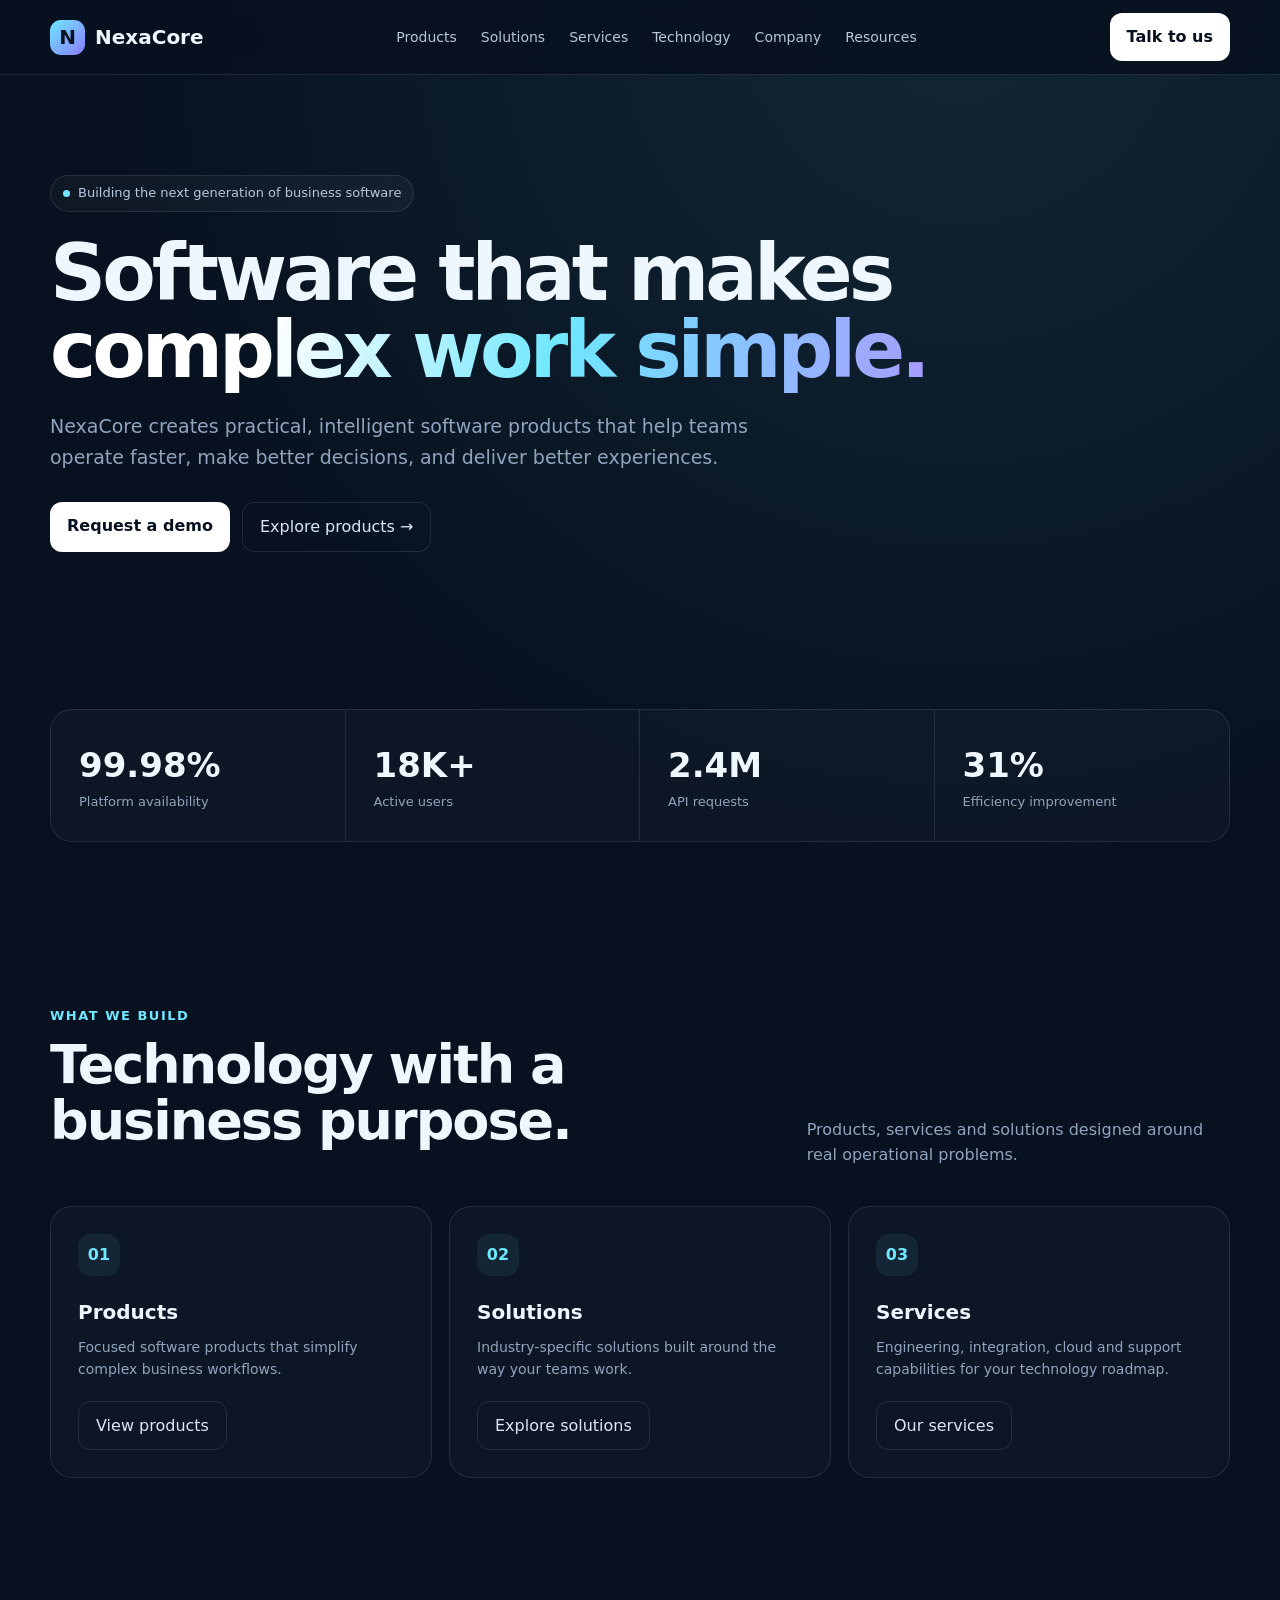
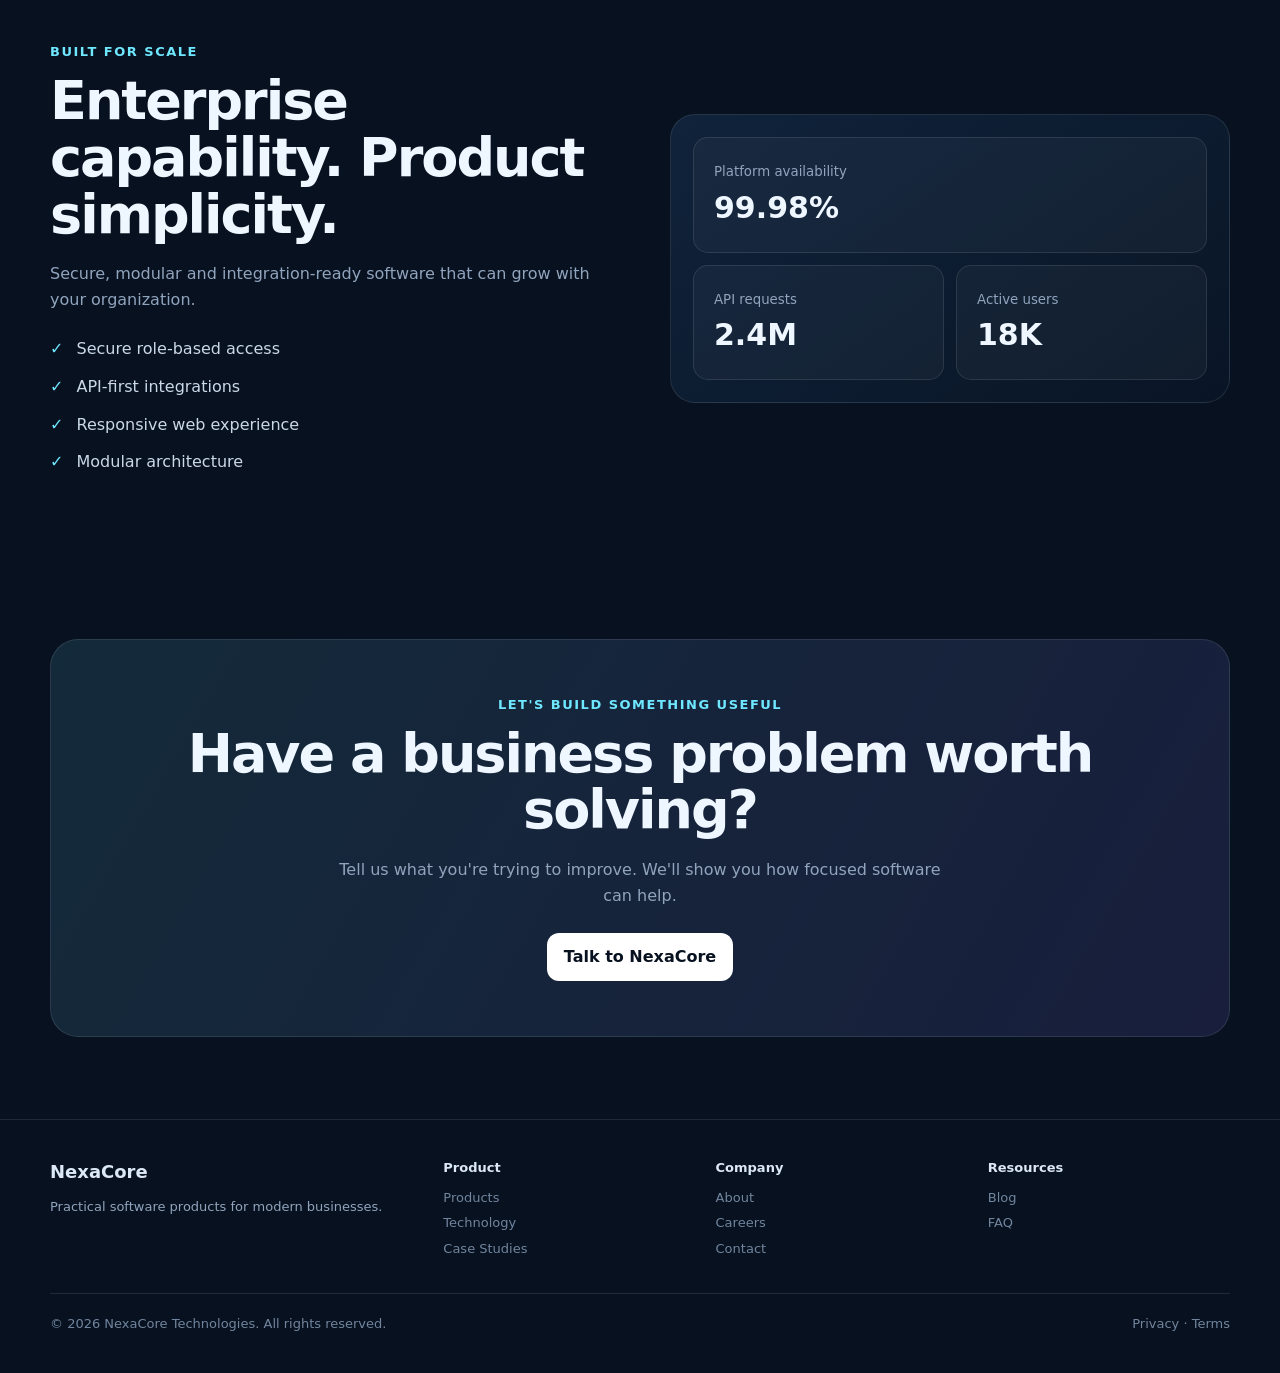
==== index.html @ 652905f6 "Add multi-page business website" ====
<!doctype html><html lang="en"><head><meta charset="utf-8"><meta name="viewport" content="width=device-width,initial-scale=1"><meta name="description" content="NexaCore builds intelligent software products for modern businesses."><title>NexaCore — Software that moves business forward</title><link rel="stylesheet" href="css/style.css"></head><body><header><div class="container"><nav><a class="logo" href="../index.html"><span class="mark">N</span>NexaCore</a><div class="links"><a class="" href="products.html">Products</a><a class="" href="solutions.html">Solutions</a><a class="" href="services.html">Services</a><a class="" href="technology.html">Technology</a><a class="" href="about.html">Company</a><a class="" href="blog.html">Resources</a></div><a class="navbtn" href="contact.html">Talk to us</a><button class="menu">☰</button></nav></div></header><main>
<section class="hero"><div class="container"><div class="eyebrow"><span class="dot"></span> Building the next generation of business software</div><h1>Software that makes <span class="gradient">complex work simple.</span></h1><p class="lead">NexaCore creates practical, intelligent software products that help teams operate faster, make better decisions, and deliver better experiences.</p><div class="actions"><a class="primary" href="pages/contact.html">Request a demo</a><a class="secondary" href="pages/products.html">Explore products →</a></div></div></section>
<section><div class="container"><div class="stats"><div class="stat"><strong>99.98%</strong><span>Platform availability</span></div><div class="stat"><strong>18K+</strong><span>Active users</span></div><div class="stat"><strong>2.4M</strong><span>API requests</span></div><div class="stat"><strong>31%</strong><span>Efficiency improvement</span></div></div></div></section>
<section><div class="container"><div class="section-head"><div><div class="kicker">What we build</div><h2>Technology with a business purpose.</h2></div><p>Products, services and solutions designed around real operational problems.</p></div><div class="cards"><div class="card"><div class="icon">01</div><h3>Products</h3><p>Focused software products that simplify complex business workflows.</p><a class="secondary" style="margin-top:20px" href="pages/products.html">View products</a></div><div class="card"><div class="icon">02</div><h3>Solutions</h3><p>Industry-specific solutions built around the way your teams work.</p><a class="secondary" style="margin-top:20px" href="pages/solutions.html">Explore solutions</a></div><div class="card"><div class="icon">03</div><h3>Services</h3><p>Engineering, integration, cloud and support capabilities for your technology roadmap.</p><a class="secondary" style="margin-top:20px" href="pages/services.html">Our services</a></div></div></div></section>
<section><div class="container split"><div><div class="kicker">Built for scale</div><h2>Enterprise capability. Product simplicity.</h2><p class="muted">Secure, modular and integration-ready software that can grow with your organization.</p><div class="checks"><div><b>✓</b> Secure role-based access</div><div><b>✓</b> API-first integrations</div><div><b>✓</b> Responsive web experience</div><div><b>✓</b> Modular architecture</div></div></div><div class="visual"><div class="mini-grid"><div class="mini"><small>Platform availability</small><strong>99.98%</strong></div><div class="mini"><small>API requests</small><strong>2.4M</strong></div><div class="mini"><small>Active users</small><strong>18K</strong></div></div></div></div></section>
<section><div class="container"><div class="cta"><div class="kicker">Let's build something useful</div><h2>Have a business problem worth solving?</h2><p>Tell us what you're trying to improve. We'll show you how focused software can help.</p><a class="primary" href="pages/contact.html">Talk to NexaCore</a></div></div></section>
</main><footer><div class="container"><div class="foot"><div><strong>NexaCore</strong><p class="muted" style="margin-top:10px">Practical software products for modern businesses.</p></div><div><h4>Product</h4><a href="products.html">Products</a><a href="technology.html">Technology</a><a href="case-studies.html">Case Studies</a></div><div><h4>Company</h4><a href="about.html">About</a><a href="careers.html">Careers</a><a href="contact.html">Contact</a></div><div><h4>Resources</h4><a href="blog.html">Blog</a><a href="faq.html">FAQ</a></div></div><div class="copyright"><span>© 2026 NexaCore Technologies. All rights reserved.</span><span>Privacy · Terms</span></div></div></footer><script src="js/main.js"></script></body></html>
---- css/style.css ----
:root{--bg:#07111f;--bg2:#0b1728;--card:#0d1b2d;--text:#eef6ff;--muted:#91a4bd;--line:rgba(255,255,255,.1);--a:#6ee7ff;--b:#8b7cff;--max:1180px}
*{box-sizing:border-box;margin:0;padding:0}html{scroll-behavior:smooth}body{font-family:Inter,system-ui,-apple-system,"Segoe UI",sans-serif;background:radial-gradient(circle at 75% 0,rgba(110,231,255,.1),transparent 28%),var(--bg);color:var(--text);line-height:1.6}a{text-decoration:none;color:inherit}.container{width:min(var(--max),calc(100% - 40px));margin:auto}
header{position:sticky;top:0;z-index:50;background:rgba(7,17,31,.86);backdrop-filter:blur(18px);border-bottom:1px solid var(--line)}nav{height:74px;display:flex;align-items:center;justify-content:space-between}.logo{display:flex;align-items:center;gap:10px;font-size:20px;font-weight:800}.mark{width:35px;height:35px;border-radius:11px;background:linear-gradient(135deg,var(--a),var(--b));display:grid;place-items:center;color:#07111f;font-weight:900}.links{display:flex;gap:24px;color:#b7c6d9;font-size:14px}.links a:hover,.links a.active{color:#fff}.navbtn,.primary{background:#fff;color:#07111f;border:0;border-radius:12px;padding:11px 17px;font-weight:750;display:inline-block}.secondary{border:1px solid var(--line);padding:11px 17px;border-radius:12px;color:#dbe7f5;display:inline-block}.menu{display:none;background:none;border:0;color:#fff;font-size:25px}
.hero{padding:100px 0 75px}.eyebrow,.kicker{color:var(--a);font-size:13px;text-transform:uppercase;letter-spacing:1.5px;font-weight:800}.eyebrow{display:inline-flex;gap:8px;align-items:center;border:1px solid var(--line);background:rgba(255,255,255,.035);padding:7px 12px;border-radius:999px;text-transform:none;letter-spacing:0;color:#b8c8dc;margin-bottom:23px;font-weight:500}.dot{width:7px;height:7px;background:var(--a);border-radius:50%}h1{font-size:clamp(46px,7vw,78px);line-height:.99;letter-spacing:-4px;max-width:900px}.gradient{background:linear-gradient(100deg,#fff 25%,var(--a) 58%,#a79cff);-webkit-background-clip:text;color:transparent}h2{font-size:clamp(34px,5vw,54px);line-height:1.05;letter-spacing:-2px;margin:10px 0 18px}h3{font-size:20px}.lead{font-size:19px;color:var(--muted);max-width:720px;margin:22px 0 30px}.actions{display:flex;gap:12px;flex-wrap:wrap}
.page-hero{padding:85px 0 65px;border-bottom:1px solid var(--line);background:linear-gradient(120deg,rgba(110,231,255,.04),transparent 50%,rgba(139,124,255,.05))}.page-hero p{max-width:720px;color:var(--muted);font-size:18px;margin-top:16px}
section{padding:82px 0}.section-head{display:flex;justify-content:space-between;gap:30px;align-items:end;margin-bottom:38px}.section-head p{max-width:470px;color:var(--muted)}
.cards{display:grid;grid-template-columns:repeat(3,1fr);gap:17px}.card{background:rgba(255,255,255,.025);border:1px solid var(--line);border-radius:22px;padding:27px;transition:.25s}.card:hover{transform:translateY(-4px);border-color:rgba(110,231,255,.3)}.icon{width:42px;height:42px;border-radius:13px;display:grid;place-items:center;background:rgba(110,231,255,.08);color:var(--a);margin-bottom:20px;font-weight:900}.card p{color:var(--muted);font-size:14px;margin-top:8px}
.stats{display:grid;grid-template-columns:repeat(4,1fr);border:1px solid var(--line);border-radius:22px;overflow:hidden;background:rgba(255,255,255,.025)}.stat{padding:28px;border-right:1px solid var(--line)}.stat:last-child{border:0}.stat strong{font-size:34px}.stat span{display:block;color:var(--muted);font-size:13px}
.split{display:grid;grid-template-columns:1fr 1fr;gap:60px;align-items:center}.visual{border:1px solid var(--line);border-radius:25px;padding:22px;background:linear-gradient(145deg,#10233b,#091525)}.mini-grid{display:grid;grid-template-columns:1fr 1fr;gap:12px}.mini{border:1px solid var(--line);border-radius:15px;padding:20px;background:rgba(255,255,255,.035)}.mini:first-child{grid-column:span 2}.mini strong{font-size:30px;display:block}.mini small{color:var(--muted)}
.checks{display:grid;gap:12px;margin-top:24px}.checks div{color:#cbd8e8}.checks b{color:var(--a);margin-right:8px}.quote{font-size:26px;line-height:1.35;max-width:850px}.muted{color:var(--muted)}
.table{width:100%;border-collapse:collapse;border:1px solid var(--line);border-radius:16px;overflow:hidden}.table th,.table td{padding:15px;text-align:left;border-bottom:1px solid var(--line)}.table th{color:#dce8f5;background:rgba(255,255,255,.04)}.table td{color:var(--muted)}
.form{display:grid;gap:15px}.form input,.form textarea,.form select{width:100%;padding:13px 14px;border:1px solid var(--line);border-radius:12px;background:#091727;color:#fff;outline:none}.form textarea{min-height:130px;resize:vertical}.form input:focus,.form textarea:focus,.form select:focus{border-color:rgba(110,231,255,.5)}
.faq{display:grid;gap:10px}.faq details{border:1px solid var(--line);border-radius:15px;background:rgba(255,255,255,.025);padding:18px 20px}.faq summary{cursor:pointer;font-weight:700}.faq p{color:var(--muted);margin-top:10px;font-size:14px}
.cta{background:linear-gradient(120deg,rgba(110,231,255,.12),rgba(139,124,255,.13));border:1px solid var(--line);border-radius:28px;padding:55px;text-align:center}.cta p{color:var(--muted);max-width:620px;margin:15px auto 25px}
footer{border-top:1px solid var(--line);padding:38px 0;color:#71859e;font-size:13px}.foot{display:grid;grid-template-columns:1.5fr 1fr 1fr 1fr;gap:30px}.foot strong{color:#dce8f5;font-size:18px}.foot h4{color:#dce8f5;margin-bottom:9px}.foot a{display:block;margin:5px 0}.foot a:hover{color:#fff}.copyright{border-top:1px solid var(--line);margin-top:28px;padding-top:20px;display:flex;justify-content:space-between}
@media(max-width:800px){.links,.navbtn{display:none}.menu{display:block}.hero{padding-top:70px}.page-hero{padding-top:65px}.cards,.split{grid-template-columns:1fr}.stats{grid-template-columns:1fr 1fr}.stat{border-bottom:1px solid var(--line)}.section-head{display:block}.section-head p{margin-top:15px}.foot{grid-template-columns:1fr 1fr}.copyright{display:block}.copyright span{display:block;margin-top:8px}}
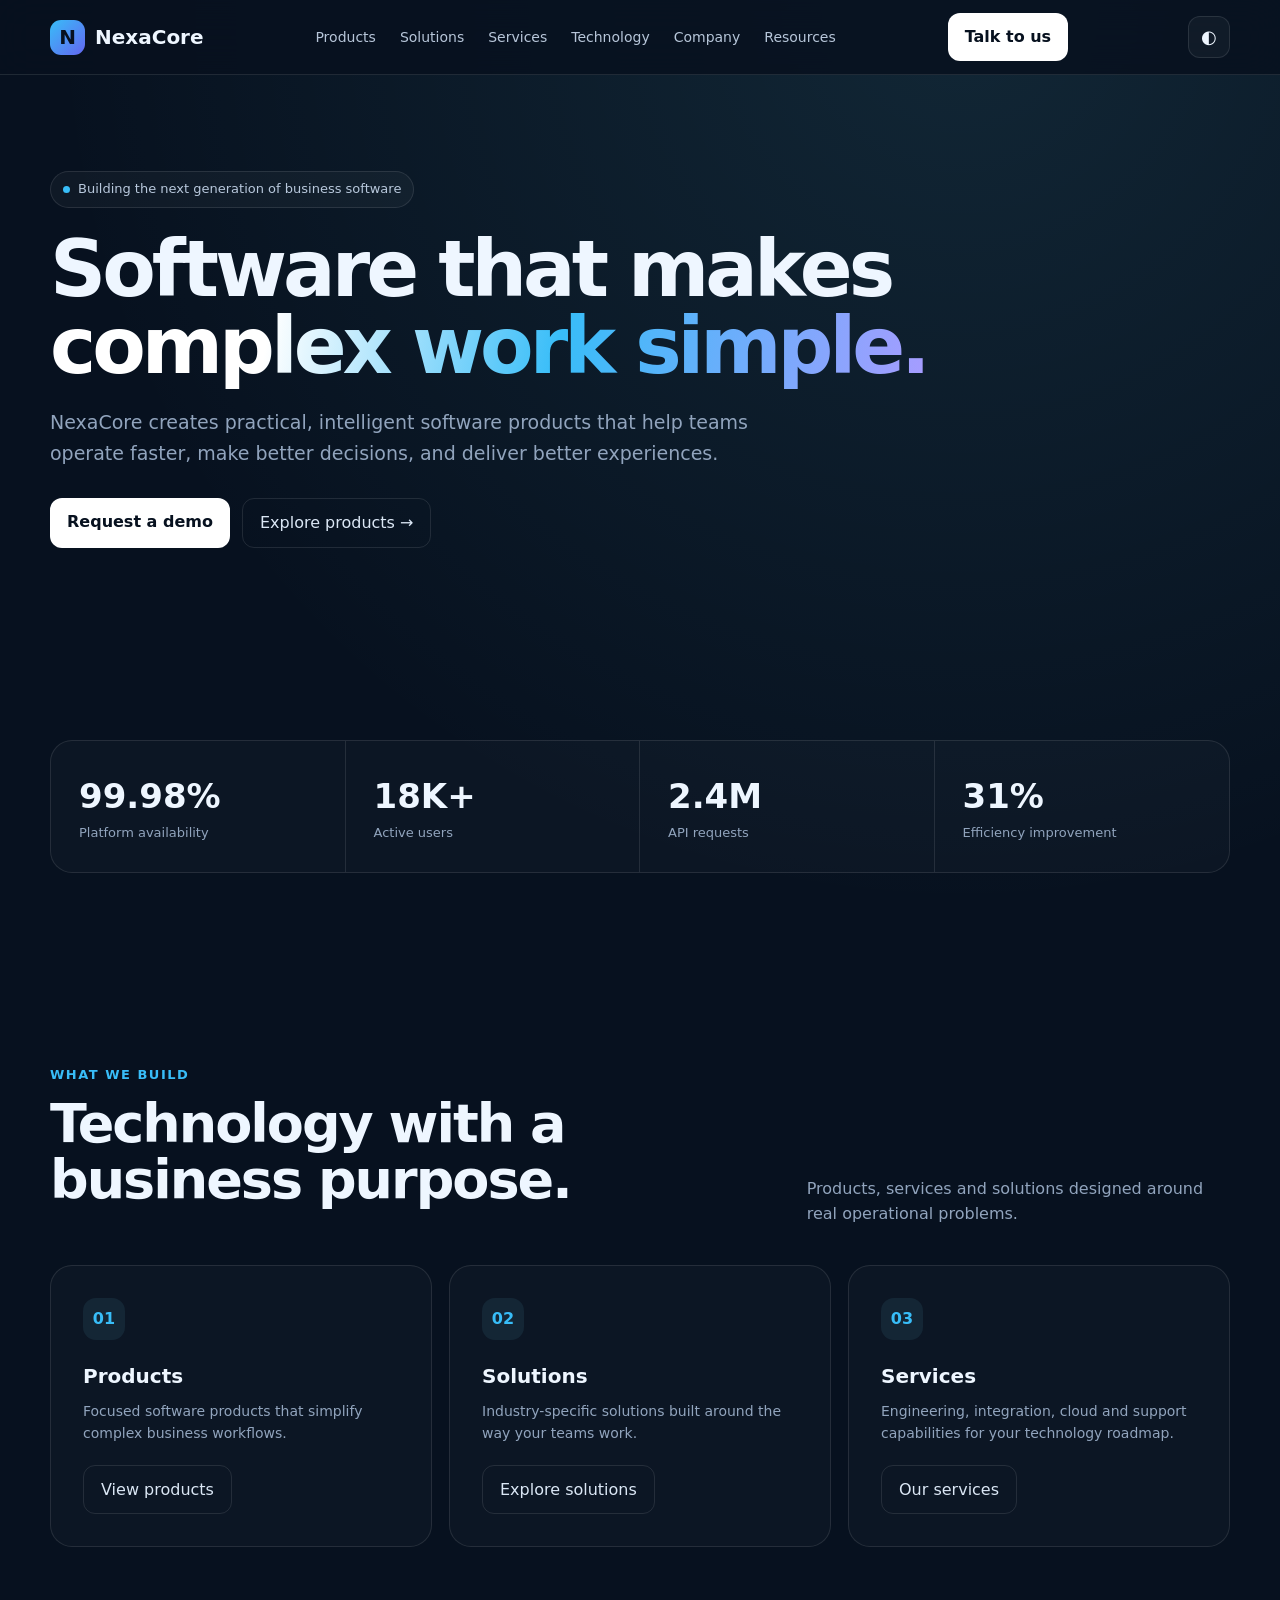
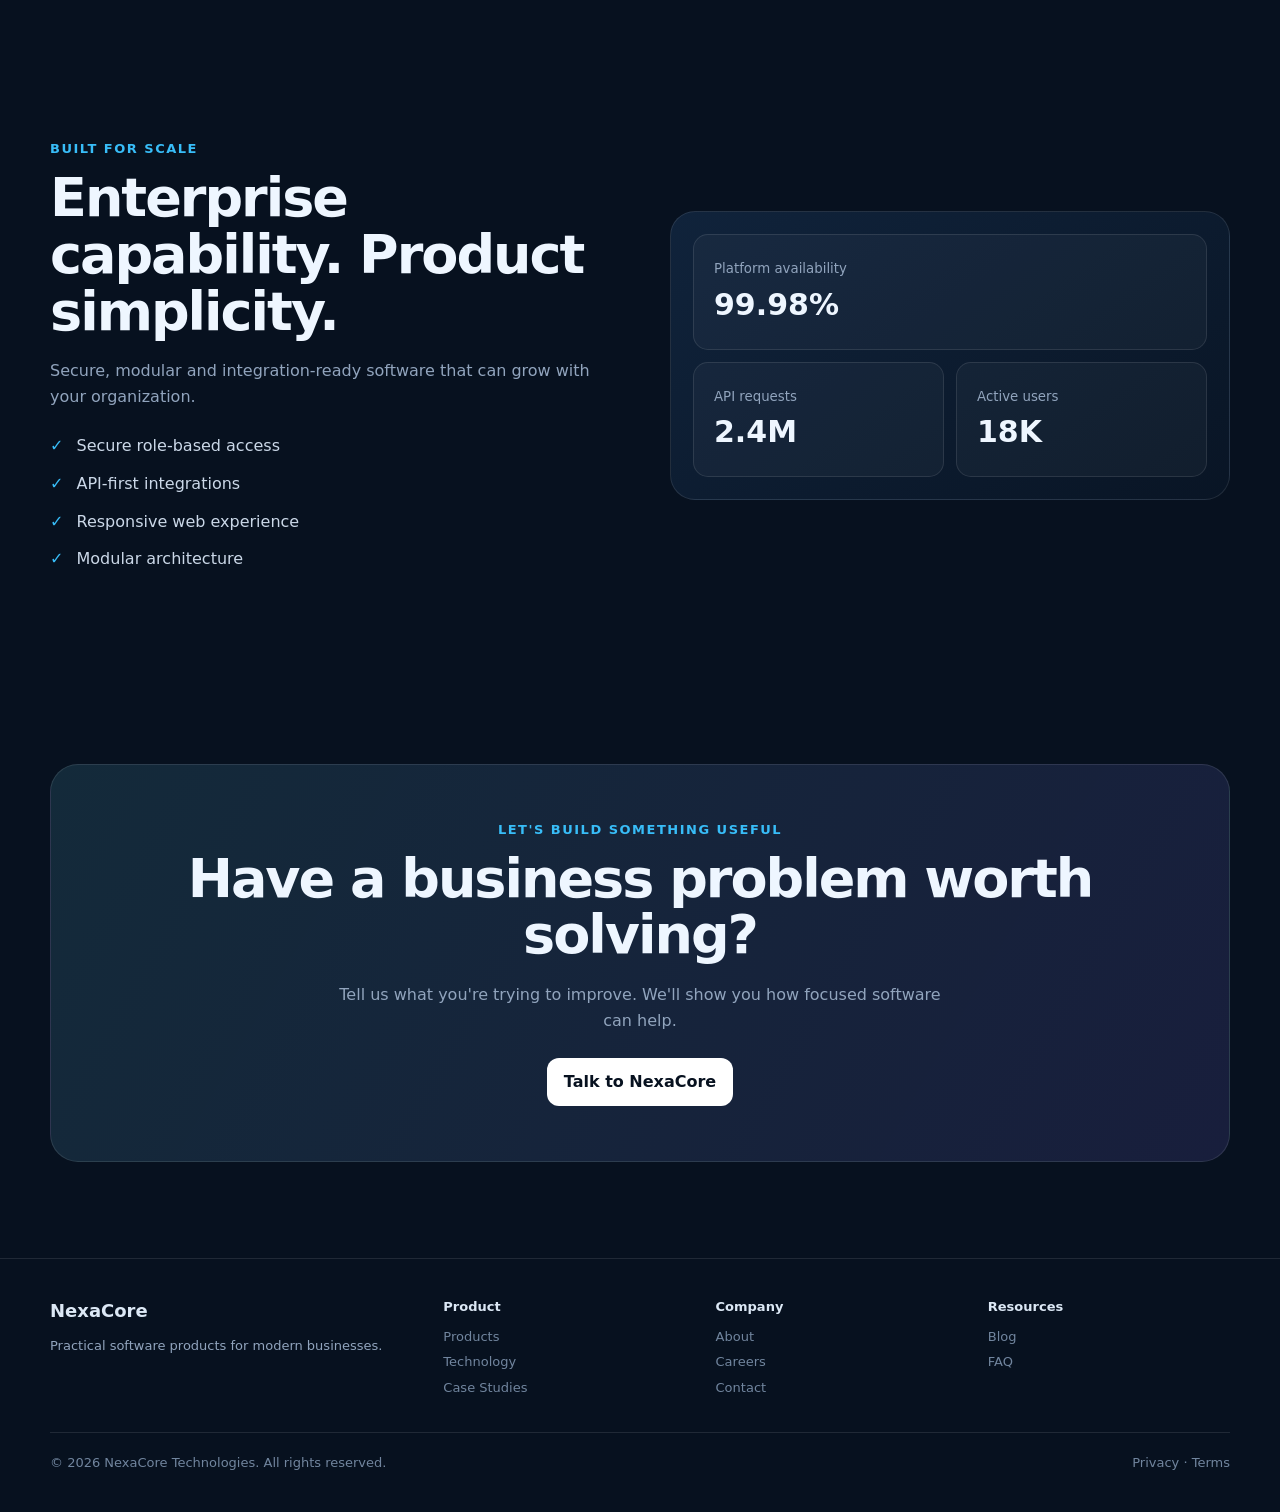
==== commit 85328d7e: "Add theme customization" ====
--- a/index.html
+++ b/index.html
@@ -1,7 +1,7 @@
-<!doctype html><html lang="en"><head><meta charset="utf-8"><meta name="viewport" content="width=device-width,initial-scale=1"><meta name="description" content="NexaCore builds intelligent software products for modern businesses."><title>NexaCore — Software that moves business forward</title><link rel="stylesheet" href="css/style.css"></head><body><header><div class="container"><nav><a class="logo" href="../index.html"><span class="mark">N</span>NexaCore</a><div class="links"><a class="" href="products.html">Products</a><a class="" href="solutions.html">Solutions</a><a class="" href="services.html">Services</a><a class="" href="technology.html">Technology</a><a class="" href="about.html">Company</a><a class="" href="blog.html">Resources</a></div><a class="navbtn" href="contact.html">Talk to us</a><button class="menu">☰</button></nav></div></header><main>
+<!doctype html><html lang="en"><head><meta charset="utf-8"><meta name="viewport" content="width=device-width,initial-scale=1"><meta name="description" content="NexaCore builds intelligent software products for modern businesses."><title>NexaCore — Software that moves business forward</title><link rel="stylesheet" href="css/style.css"></head><body><header><div class="container"><nav><a class="logo" href="index.html"><span class="mark">N</span>NexaCore</a><div class="links"><a class="" href="pages/products.html">Products</a><a class="" href="pages/solutions.html">Solutions</a><a class="" href="pages/services.html">Services</a><a class="" href="pages/technology.html">Technology</a><a class="" href="pages/about.html">Company</a><a class="" href="pages/blog.html">Resources</a></div><a class="navbtn" href="pages/contact.html">Talk to us</a><button class="menu">☰</button></nav></div></header><main>
 <section class="hero"><div class="container"><div class="eyebrow"><span class="dot"></span> Building the next generation of business software</div><h1>Software that makes <span class="gradient">complex work simple.</span></h1><p class="lead">NexaCore creates practical, intelligent software products that help teams operate faster, make better decisions, and deliver better experiences.</p><div class="actions"><a class="primary" href="pages/contact.html">Request a demo</a><a class="secondary" href="pages/products.html">Explore products →</a></div></div></section>
 <section><div class="container"><div class="stats"><div class="stat"><strong>99.98%</strong><span>Platform availability</span></div><div class="stat"><strong>18K+</strong><span>Active users</span></div><div class="stat"><strong>2.4M</strong><span>API requests</span></div><div class="stat"><strong>31%</strong><span>Efficiency improvement</span></div></div></div></section>
 <section><div class="container"><div class="section-head"><div><div class="kicker">What we build</div><h2>Technology with a business purpose.</h2></div><p>Products, services and solutions designed around real operational problems.</p></div><div class="cards"><div class="card"><div class="icon">01</div><h3>Products</h3><p>Focused software products that simplify complex business workflows.</p><a class="secondary" style="margin-top:20px" href="pages/products.html">View products</a></div><div class="card"><div class="icon">02</div><h3>Solutions</h3><p>Industry-specific solutions built around the way your teams work.</p><a class="secondary" style="margin-top:20px" href="pages/solutions.html">Explore solutions</a></div><div class="card"><div class="icon">03</div><h3>Services</h3><p>Engineering, integration, cloud and support capabilities for your technology roadmap.</p><a class="secondary" style="margin-top:20px" href="pages/services.html">Our services</a></div></div></div></section>
 <section><div class="container split"><div><div class="kicker">Built for scale</div><h2>Enterprise capability. Product simplicity.</h2><p class="muted">Secure, modular and integration-ready software that can grow with your organization.</p><div class="checks"><div><b>✓</b> Secure role-based access</div><div><b>✓</b> API-first integrations</div><div><b>✓</b> Responsive web experience</div><div><b>✓</b> Modular architecture</div></div></div><div class="visual"><div class="mini-grid"><div class="mini"><small>Platform availability</small><strong>99.98%</strong></div><div class="mini"><small>API requests</small><strong>2.4M</strong></div><div class="mini"><small>Active users</small><strong>18K</strong></div></div></div></div></section>
 <section><div class="container"><div class="cta"><div class="kicker">Let's build something useful</div><h2>Have a business problem worth solving?</h2><p>Tell us what you're trying to improve. We'll show you how focused software can help.</p><a class="primary" href="pages/contact.html">Talk to NexaCore</a></div></div></section>
-</main><footer><div class="container"><div class="foot"><div><strong>NexaCore</strong><p class="muted" style="margin-top:10px">Practical software products for modern businesses.</p></div><div><h4>Product</h4><a href="products.html">Products</a><a href="technology.html">Technology</a><a href="case-studies.html">Case Studies</a></div><div><h4>Company</h4><a href="about.html">About</a><a href="careers.html">Careers</a><a href="contact.html">Contact</a></div><div><h4>Resources</h4><a href="blog.html">Blog</a><a href="faq.html">FAQ</a></div></div><div class="copyright"><span>© 2026 NexaCore Technologies. All rights reserved.</span><span>Privacy · Terms</span></div></div></footer><script src="js/main.js"></script></body></html>+</main><footer><div class="container"><div class="foot"><div><strong>NexaCore</strong><p class="muted" style="margin-top:10px">Practical software products for modern businesses.</p></div><div><h4>Product</h4><a href="pages/products.html">Products</a><a href="pages/technology.html">Technology</a><a href="pages/case-studies.html">Case Studies</a></div><div><h4>Company</h4><a href="pages/about.html">About</a><a href="pages/careers.html">Careers</a><a href="pages/contact.html">Contact</a></div><div><h4>Resources</h4><a href="pages/blog.html">Blog</a><a href="pages/faq.html">FAQ</a></div></div><div class="copyright"><span>© 2026 NexaCore Technologies. All rights reserved.</span><span>Privacy · Terms</span></div></div></footer><script src="js/main.js"></script></body></html>
--- a/css/style.css
+++ b/css/style.css
@@ -1,5 +1,5 @@
 
-:root{--bg:#07111f;--bg2:#0b1728;--card:#0d1b2d;--text:#eef6ff;--muted:#91a4bd;--line:rgba(255,255,255,.1);--a:#6ee7ff;--b:#8b7cff;--max:1180px}
+:root{--bg:#07111f;--bg2:#0b1728;--card:#0d1b2d;--text:#eef6ff;--muted:#91a4bd;--line:rgba(255,255,255,.1);--a:#6ee7ff;--b:#8b7cff;--max:1180px;--section-pad:82px;--card-pad:27px;--radius:22px}
 *{box-sizing:border-box;margin:0;padding:0}html{scroll-behavior:smooth}body{font-family:Inter,system-ui,-apple-system,"Segoe UI",sans-serif;background:radial-gradient(circle at 75% 0,rgba(110,231,255,.1),transparent 28%),var(--bg);color:var(--text);line-height:1.6}a{text-decoration:none;color:inherit}.container{width:min(var(--max),calc(100% - 40px));margin:auto}
 header{position:sticky;top:0;z-index:50;background:rgba(7,17,31,.86);backdrop-filter:blur(18px);border-bottom:1px solid var(--line)}nav{height:74px;display:flex;align-items:center;justify-content:space-between}.logo{display:flex;align-items:center;gap:10px;font-size:20px;font-weight:800}.mark{width:35px;height:35px;border-radius:11px;background:linear-gradient(135deg,var(--a),var(--b));display:grid;place-items:center;color:#07111f;font-weight:900}.links{display:flex;gap:24px;color:#b7c6d9;font-size:14px}.links a:hover,.links a.active{color:#fff}.navbtn,.primary{background:#fff;color:#07111f;border:0;border-radius:12px;padding:11px 17px;font-weight:750;display:inline-block}.secondary{border:1px solid var(--line);padding:11px 17px;border-radius:12px;color:#dbe7f5;display:inline-block}.menu{display:none;background:none;border:0;color:#fff;font-size:25px}
 .hero{padding:100px 0 75px}.eyebrow,.kicker{color:var(--a);font-size:13px;text-transform:uppercase;letter-spacing:1.5px;font-weight:800}.eyebrow{display:inline-flex;gap:8px;align-items:center;border:1px solid var(--line);background:rgba(255,255,255,.035);padding:7px 12px;border-radius:999px;text-transform:none;letter-spacing:0;color:#b8c8dc;margin-bottom:23px;font-weight:500}.dot{width:7px;height:7px;background:var(--a);border-radius:50%}h1{font-size:clamp(46px,7vw,78px);line-height:.99;letter-spacing:-4px;max-width:900px}.gradient{background:linear-gradient(100deg,#fff 25%,var(--a) 58%,#a79cff);-webkit-background-clip:text;color:transparent}h2{font-size:clamp(34px,5vw,54px);line-height:1.05;letter-spacing:-2px;margin:10px 0 18px}h3{font-size:20px}.lead{font-size:19px;color:var(--muted);max-width:720px;margin:22px 0 30px}.actions{display:flex;gap:12px;flex-wrap:wrap}
@@ -15,3 +15,48 @@
 .cta{background:linear-gradient(120deg,rgba(110,231,255,.12),rgba(139,124,255,.13));border:1px solid var(--line);border-radius:28px;padding:55px;text-align:center}.cta p{color:var(--muted);max-width:620px;margin:15px auto 25px}
 footer{border-top:1px solid var(--line);padding:38px 0;color:#71859e;font-size:13px}.foot{display:grid;grid-template-columns:1.5fr 1fr 1fr 1fr;gap:30px}.foot strong{color:#dce8f5;font-size:18px}.foot h4{color:#dce8f5;margin-bottom:9px}.foot a{display:block;margin:5px 0}.foot a:hover{color:#fff}.copyright{border-top:1px solid var(--line);margin-top:28px;padding-top:20px;display:flex;justify-content:space-between}
 @media(max-width:800px){.links,.navbtn{display:none}.menu{display:block}.hero{padding-top:70px}.page-hero{padding-top:65px}.cards,.split{grid-template-columns:1fr}.stats{grid-template-columns:1fr 1fr}.stat{border-bottom:1px solid var(--line)}.section-head{display:block}.section-head p{margin-top:15px}.foot{grid-template-columns:1fr 1fr}.copyright{display:block}.copyright span{display:block;margin-top:8px}}
+
+
+/* Theme system */
+html[data-theme="light"],html[data-theme="system"][data-resolved-theme="light"]{--bg:#f5f8fc;--bg2:#ffffff;--card:#ffffff;--text:#142033;--muted:#5d6b7d;--line:rgba(20,32,51,.12);}
+html[data-theme="light"] body,html[data-theme="system"][data-resolved-theme="light"] body{background:radial-gradient(circle at 75% 0,rgba(14,165,233,.10),transparent 28%),var(--bg);}
+html[data-theme="light"] header,html[data-theme="system"][data-resolved-theme="light"] header{background:rgba(245,248,252,.88)}
+html[data-theme="light"] .links a:hover,html[data-theme="light"] .links a.active,html[data-theme="system"][data-resolved-theme="light"] .links a:hover,html[data-theme="system"][data-resolved-theme="light"] .links a.active{color:#142033}
+html[data-theme="light"] .navbtn,html[data-theme="light"] .primary,html[data-theme="system"][data-resolved-theme="light"] .navbtn,html[data-theme="system"][data-resolved-theme="light"] .primary{background:#142033;color:#fff}
+html[data-theme="light"] .secondary,html[data-theme="system"][data-resolved-theme="light"] .secondary{color:#25344a}
+html[data-theme="light"] .form input,html[data-theme="light"] .form textarea,html[data-theme="light"] .form select,html[data-theme="system"][data-resolved-theme="light"] .form input,html[data-theme="system"][data-resolved-theme="light"] .form textarea,html[data-theme="system"][data-resolved-theme="light"] .form select{background:#fff;color:#142033}
+html[data-theme="light"] .visual,html[data-theme="system"][data-resolved-theme="light"] .visual{background:linear-gradient(145deg,#eef5fb,#fff)}
+html[data-theme="light"] .gradient,html[data-theme="system"][data-resolved-theme="light"] .gradient{background:linear-gradient(100deg,#142033 25%,var(--a) 58%,var(--b));-webkit-background-clip:text;color:transparent}
+html[data-theme="light"] .foot strong,html[data-theme="light"] .foot h4,html[data-theme="light"] .table th,html[data-theme="system"][data-resolved-theme="light"] .foot strong,html[data-theme="system"][data-resolved-theme="light"] .foot h4,html[data-theme="system"][data-resolved-theme="light"] .table th{color:#142033}
+html[data-theme="light"] .mark,html[data-theme="system"][data-resolved-theme="light"] .mark{color:#fff}
+
+html[data-accent="purple"]{--a:#a78bfa;--b:#ec4899}
+html[data-accent="green"]{--a:#34d399;--b:#22c55e}
+html[data-accent="orange"]{--a:#fb923c;--b:#f43f5e}
+html[data-accent="blue"]{--a:#38bdf8;--b:#6366f1}
+
+html[data-density="compact"]{--section-pad:62px;--card-pad:21px}
+html[data-density="compact"] section{padding:var(--section-pad) 0}
+html[data-density="compact"] .card{padding:var(--card-pad)}
+html[data-density="comfortable"] section{padding:96px 0}
+html[data-density="comfortable"] .card{padding:32px}
+
+.theme-control{position:relative;margin-left:8px}
+.theme-toggle{height:42px;min-width:42px;border:1px solid var(--line);border-radius:12px;background:rgba(255,255,255,.04);color:var(--text);cursor:pointer;font-size:18px;display:grid;place-items:center;transition:.2s}
+.theme-toggle:hover{border-color:var(--a);transform:translateY(-1px)}
+.theme-panel{position:absolute;right:0;top:50px;width:260px;padding:18px;border:1px solid var(--line);border-radius:18px;background:var(--card);box-shadow:0 20px 50px rgba(0,0,0,.25);display:none;z-index:100}
+.theme-panel.open{display:block}
+.theme-panel h4{font-size:13px;margin:0 0 10px;color:var(--text)}
+.theme-group{margin-bottom:17px}
+.theme-options{display:grid;grid-template-columns:repeat(3,1fr);gap:7px}
+.theme-option{border:1px solid var(--line);border-radius:10px;background:rgba(255,255,255,.035);color:var(--muted);padding:8px 6px;font-size:12px;cursor:pointer}
+.theme-option.active{border-color:var(--a);color:var(--text);box-shadow:inset 0 0 0 1px var(--a)}
+.accent-options{display:grid;grid-template-columns:repeat(4,1fr);gap:8px}
+.accent-option{height:28px;border:2px solid transparent;border-radius:50%;cursor:pointer;position:relative}
+.accent-option.active{border-color:var(--text);outline:2px solid var(--a);outline-offset:1px}
+.accent-blue{background:linear-gradient(135deg,#38bdf8,#6366f1)}
+.accent-purple{background:linear-gradient(135deg,#a78bfa,#ec4899)}
+.accent-green{background:linear-gradient(135deg,#34d399,#22c55e)}
+.accent-orange{background:linear-gradient(135deg,#fb923c,#f43f5e)}
+.theme-note{font-size:11px;color:var(--muted);margin-top:8px}
+@media(max-width:800px){.theme-control{margin-left:auto;margin-right:8px}.theme-panel{position:fixed;right:20px;top:68px}.links.mobile{display:flex;position:absolute;top:74px;left:20px;right:20px;padding:16px;flex-direction:column;gap:14px;background:var(--card);border:1px solid var(--line);border-radius:16px;box-shadow:0 15px 35px rgba(0,0,0,.2)}}
